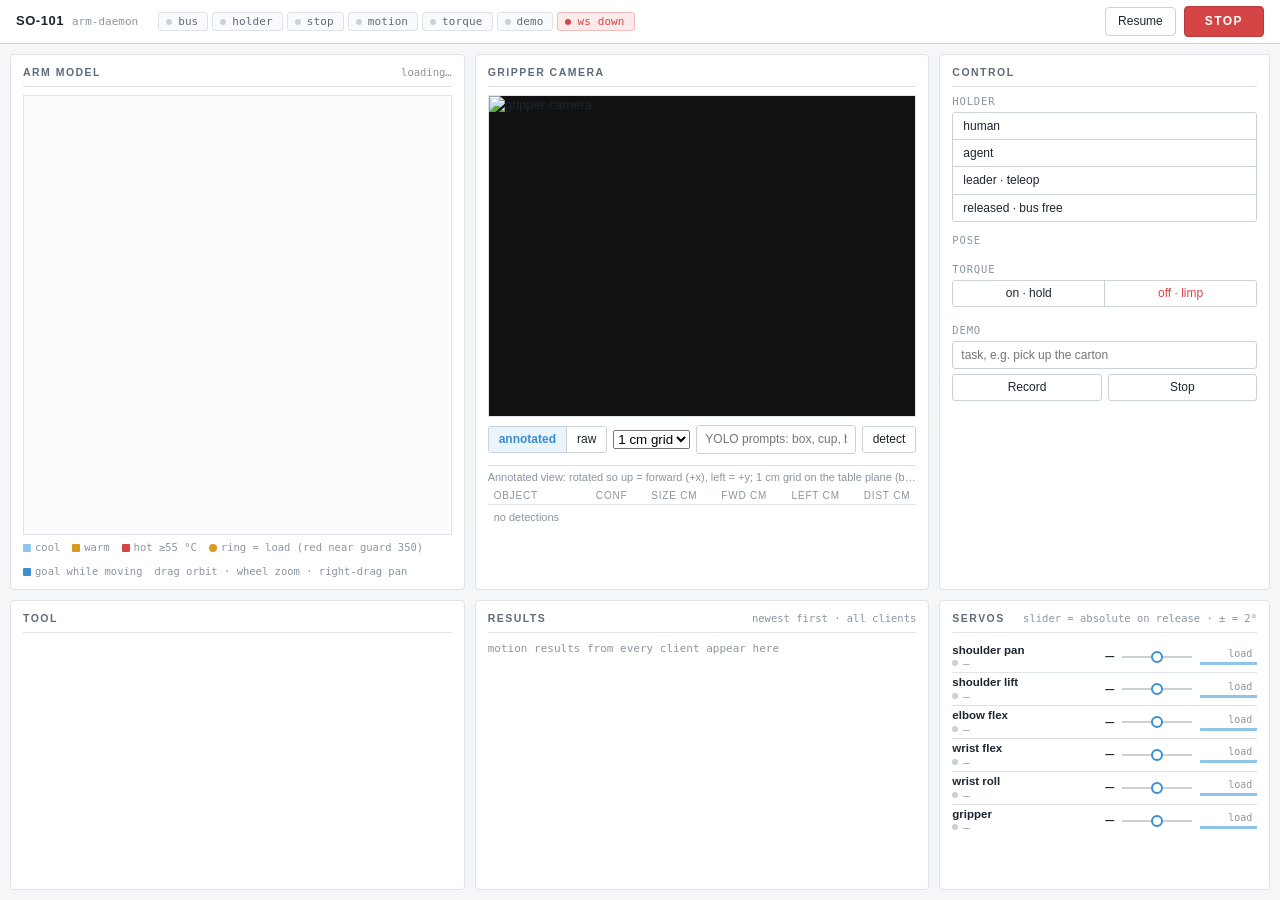
==== arm-daemon/dashboard.html @ a953c19b "dashboard: track dashboard.html (as served by the live daemon, before restyle)" ====
<!doctype html>
<html lang="en">
<head>
<meta charset="utf-8">
<meta name="viewport" content="width=device-width, initial-scale=1">
<title>Arm Dashboard</title>
<style>
  :root {
    --bg:#f4f6f8; --panel:#ffffff; --panel2:#f9fafb; --line:#dde3e9; --line2:#c9d1d9;
    --fg:#1c2530; --dim:#5f6b78; --mute:#8a95a1;
    --blue:#3b8fd0; --blue-l:#8ec5ea; --blue-bg:#eaf4fb; --blue-line:#b9dcf2;
    --ok:#3b8fd0; --warn:#d99a1e; --bad:#d64545;
    --ok-bg:var(--blue-bg); --warn-bg:#fdf3e0; --bad-bg:#fdeaea;
    --mono:"SF Mono", ui-monospace, Menlo, Consolas, monospace;
    --sans:-apple-system, "Helvetica Neue", Inter, "Segoe UI", Arial, sans-serif;
    --hdr:44px;
  }
  * { box-sizing:border-box; }
  html, body { height:100%; }
  body { margin:0; background:var(--bg); color:var(--fg); font:13px/1.4 var(--sans); -webkit-font-smoothing:antialiased; overflow:hidden; }
  button, input { font:inherit; }

  /* ---------- top bar ---------- */
  header { height:var(--hdr); display:flex; gap:14px; align-items:center; padding:0 16px; background:var(--panel); border-bottom:1px solid var(--line2); }
  .brand { display:flex; align-items:baseline; gap:8px; margin-right:6px; }
  .brand h1 { font-size:13px; font-weight:600; margin:0; letter-spacing:.04em; text-transform:uppercase; }
  .brand small { font:11px var(--mono); color:var(--mute); }
  .status { display:flex; gap:4px; align-items:center; }
  .pill { display:inline-flex; align-items:center; gap:6px; padding:3px 9px 3px 7px; border-radius:3px; border:1px solid var(--line); background:var(--panel2);
    color:var(--dim); font:11px/1 var(--mono); white-space:nowrap; letter-spacing:.01em; }
  .pill::before { content:""; width:6px; height:6px; border-radius:50%; background:var(--line2); flex:none; }
  .pill.ok { color:var(--blue); border-color:var(--blue-line); background:var(--blue-bg); } .pill.ok::before { background:var(--blue); }
  .pill.warn { color:#9a6a0a; border-color:#f0d9a6; background:var(--warn-bg); } .pill.warn::before { background:var(--warn); }
  .pill.bad { color:var(--bad); border-color:#f3bcbc; background:var(--bad-bg); } .pill.bad::before { background:var(--bad); }
  .spacer { flex:1; }
  .estop { display:flex; gap:8px; align-items:center; }
  button.stop { background:var(--bad); border:1px solid #b83a3a; color:#fff; font-weight:700; letter-spacing:.12em; padding:7px 20px; border-radius:4px; }
  button.stop:hover { background:#c23c3c; color:#fff; border-color:#b83a3a; }
  button.resume { background:var(--panel); border:1px solid var(--line2); color:var(--fg); font-weight:500; padding:6px 12px; border-radius:4px; }

  /* ---------- one-screen grid ---------- */
  main { height:calc(100vh - var(--hdr)); display:grid; gap:10px; padding:10px;
    grid-template-columns: minmax(0, 4.4fr) minmax(0, 4.4fr) minmax(0, 3.2fr);
    grid-template-rows: minmax(0, 1fr) minmax(0, 290px);
    grid-template-areas: "model cam control" "tool log servos"; }
  .a-model { grid-area:model; } .a-cam { grid-area:cam; } .a-servos { grid-area:servos; }
  .a-control { grid-area:control; } .a-tool { grid-area:tool; } .a-log { grid-area:log; }
  @media (max-width: 1180px) {
    body { overflow:auto; } main { height:auto; grid-template-columns: 1fr 1fr; grid-template-rows:none;
      grid-template-areas: "model cam" "control servos" "tool log"; }
    #arm3d, .a-cam .camwrap { height:380px; flex:none; }
  }
  @media (max-width: 760px) {
    main { grid-template-columns: 1fr; grid-template-areas: "model" "cam" "control" "servos" "tool" "log"; padding:8px; gap:8px; }
    header { height:auto; flex-wrap:wrap; padding:8px 10px; row-gap:6px; }
    .brand { order:0; } .estop { order:1; margin-left:auto; } .spacer { display:none; }
    .status { order:2; width:100%; overflow-x:auto; scrollbar-width:none; } .status::-webkit-scrollbar { display:none; }
    #arm3d, .a-cam .camwrap { height:320px; }
  }

  /* ---------- cards ---------- */
  section { background:var(--panel); border:1px solid var(--line); border-radius:4px; padding:10px 12px 12px; min-width:0; min-height:0; display:flex; flex-direction:column; }
  section > h2 { display:flex; align-items:baseline; gap:10px; font-size:10.5px; font-weight:600; text-transform:uppercase; letter-spacing:.14em; color:var(--dim);
    margin:0 0 8px; padding-bottom:6px; border-bottom:1px solid var(--line); flex:none; }
  section > h2 small { font:10.5px var(--mono); font-weight:400; text-transform:none; letter-spacing:0; color:var(--mute); margin-left:auto; text-align:right; white-space:nowrap; overflow:hidden; text-overflow:ellipsis; }
  .body { flex:1; min-height:0; overflow:auto; }
  .row { display:flex; gap:6px; align-items:center; flex-wrap:wrap; margin:5px 0; }
  .row > .lbl { color:var(--mute); font:10.5px var(--mono); text-transform:uppercase; letter-spacing:.08em; min-width:54px; }
  .a-control .row { flex-direction:column; align-items:stretch; gap:5px; margin:0 0 12px; }
  .a-control .row > .lbl { min-width:0; }
  .a-control .row > small { font-size:10.5px; }
  .seg.vert { flex-direction:column; width:100%; }
  .seg.vert button { border-right:0; border-bottom:1px solid var(--line2); text-align:left; padding:6px 10px; } .seg.vert button:last-child { border-bottom:0; }
  .a-control .seg:not(.vert) { width:100%; } .a-control .seg:not(.vert) button { flex:1; }
  .a-control input[type=text] { width:100%; }
  .btnrow { display:flex; gap:6px; } .btnrow button { flex:1; }
  small, .hint { color:var(--mute); font-size:11px; }

  /* ---------- controls ---------- */
  button { background:var(--panel); color:var(--fg); border:1px solid var(--line2); border-radius:3px; padding:5px 10px; cursor:pointer; font-size:12px; line-height:1.2; }
  button:hover { border-color:var(--blue); color:var(--blue); }
  button.on { background:var(--blue-bg); border-color:var(--blue); color:var(--blue); font-weight:600; }
  button:disabled { opacity:.45; cursor:not-allowed; }
  .seg { display:inline-flex; border:1px solid var(--line2); border-radius:3px; overflow:hidden; }
  .seg button { border:0; border-radius:0; border-right:1px solid var(--line2); } .seg button:last-child { border-right:0; }
  .chips { display:flex; gap:4px; flex-wrap:wrap; } .chips button { padding:4px 9px; font-size:11.5px; font-family:var(--mono); }
  button.danger { color:var(--bad); } button.danger.on { background:var(--bad-bg); border-color:var(--bad); color:var(--bad); }
  input[type=text] { background:var(--panel); color:var(--fg); border:1px solid var(--line2); border-radius:3px; padding:5px 8px; font-size:12px; min-width:0; }
  input[type=text]:focus { outline:none; border-color:var(--blue); box-shadow:0 0 0 2px var(--blue-bg); }
  input[type=range] { -webkit-appearance:none; appearance:none; width:100%; height:18px; background:transparent; cursor:pointer; margin:0; }
  input[type=range]::-webkit-slider-runnable-track { height:2px; background:var(--line2); }
  input[type=range]::-webkit-slider-thumb { -webkit-appearance:none; width:12px; height:12px; margin-top:-5px; border-radius:50%; background:#fff; border:2px solid var(--blue); }
  input[type=range]::-moz-range-track { height:2px; background:var(--line2); }
  input[type=range]::-moz-range-thumb { width:10px; height:10px; border-radius:50%; background:#fff; border:2px solid var(--blue); }

  /* ---------- camera ---------- */
  .camwrap { border:1px solid var(--line); background:#111; flex:1; min-height:200px; display:flex; }
  img#cam { display:block; width:100%; height:100%; object-fit:contain; background:#111; }
  .a-cam .body { display:flex; flex-direction:column; overflow:hidden; }
  .a-cam .row { flex:none; flex-wrap:nowrap; } .a-cam .row input[type=text] { flex:1; min-width:0; }
  /* everything under the toolbar lives in a fixed-height block that scrolls, so the frame never resizes */
  .a-cam .extras { flex:none; height:112px; overflow:auto; border-top:1px solid var(--line); margin-top:6px; padding-top:4px; }
  .a-cam .extras .hint { white-space:nowrap; overflow:hidden; text-overflow:ellipsis; } .a-cam .extras .hint:hover { white-space:normal; }
  .a-cam table { margin-top:2px; } .a-cam thead th { position:sticky; top:0; background:var(--panel); }
  table { width:100%; border-collapse:collapse; font-variant-numeric:tabular-nums; margin-top:4px; }
  td, th { padding:3px 6px; border-bottom:1px solid var(--line); text-align:right; font:11px var(--mono); }
  th { color:var(--mute); font-weight:500; font-family:var(--sans); font-size:10px; text-transform:uppercase; letter-spacing:.08em; }
  td:first-child, th:first-child { text-align:left; } td:first-child { font-family:var(--sans); font-size:12px; }
  tbody:empty::after { content:"no detections"; display:block; padding:6px; color:var(--mute); font:11px var(--sans); }

  /* ---------- servos ---------- */
  .servo { display:grid; grid-template-columns: minmax(90px, 1fr) 64px minmax(70px, 1.5fr) 64px 58px; gap:8px; align-items:center; padding:3px 0; border-bottom:1px solid var(--line); }
  .servo:last-child { border-bottom:0; }
  .servo .n { display:flex; flex-direction:column; gap:0; min-width:0; line-height:1.2; }
  .servo .n b { font-weight:600; font-size:11.5px; white-space:nowrap; overflow:hidden; text-overflow:ellipsis; }
  .servo .n .t { font:10.5px var(--mono); color:var(--mute); display:inline-flex; gap:5px; align-items:center; }
  .servo .n .t i { width:6px; height:6px; border-radius:50%; background:var(--line2); display:inline-block; }
  .servo .n .t.cool i { background:var(--blue-l); } .servo .n .t.warm i { background:var(--warn); } .servo .n .t.hot i { background:var(--bad); }
  .servo .v { text-align:right; font:500 15px/1 var(--mono); font-variant-numeric:tabular-nums; }
  .servo .v em { font-style:normal; font-size:10px; color:var(--mute); margin-left:1px; }
  .servo .load { display:flex; flex-direction:column; gap:3px; }
  .servo .load .lv { font:10px var(--mono); color:var(--mute); text-align:right; }
  .bar { height:3px; background:var(--line); overflow:hidden; } .bar i { display:block; height:100%; background:var(--blue-l); transition:width .15s; }
  .bar i.warm { background:var(--warn); } .bar i.hot { background:var(--bad); }
  .nudge { display:inline-flex; border:1px solid var(--line2); border-radius:3px; overflow:hidden; justify-self:end; }
  .nudge button { border:0; border-radius:0; padding:4px 0; width:28px; font-family:var(--mono); font-size:13px; }
  .nudge button:first-child { border-right:1px solid var(--line2); }
  @media (max-width: 760px) {
    .servo { grid-template-columns: 1fr 70px 58px; grid-template-areas: "n v g" "s s s" "l l l"; row-gap:4px; }
    .servo .n { grid-area:n; } .servo .v { grid-area:v; } .servo input[type=range] { grid-area:s; } .servo .load { grid-area:l; } .servo .nudge { grid-area:g; }
  }

  /* ---------- tool stats ---------- */
  .stats { display:grid; grid-template-columns: repeat(2, 1fr); gap:6px; }
  .stat { border:1px solid var(--line); border-radius:3px; padding:6px 8px; min-width:0; background:var(--panel2); }
  .stat b { display:block; font:10px var(--mono); font-weight:500; color:var(--mute); text-transform:uppercase; letter-spacing:.08em; margin-bottom:3px; }
  .stat span { font:500 14px/1.2 var(--mono); font-variant-numeric:tabular-nums; word-break:break-word; }
  .stat span.ok { color:var(--blue); } .stat span.warn { color:#9a6a0a; } .stat span.bad { color:var(--bad); }

  /* ---------- 3D ---------- */
  #arm3d { position:relative; flex:1; min-height:200px; background:#fbfcfd; border:1px solid var(--line); overflow:hidden; }
  #arm3d canvas { display:block; }
  .arm3d-labels, .arm3d-leaders { position:absolute; inset:0; width:100%; height:100%; pointer-events:none; }
  .arm3d-leaders line { stroke:#8a95a1; stroke-width:1; opacity:.7; } .arm3d-leaders circle { fill:#3b8fd0; }
  .arm3d-label { position:absolute; transform:translate(-100%, 0); font:10.5px/1.25 var(--mono); color:var(--fg);
    background:rgba(255,255,255,.92); border:1px solid var(--line2); border-left-width:3px; border-radius:2px; padding:2px 6px; white-space:nowrap; }
  .arm3d-label b { display:block; color:var(--mute); font-weight:500; font-size:9.5px; text-transform:uppercase; letter-spacing:.06em; }
  .arm3d-label.tool { border-color:var(--blue) !important; }
  .arm3d-label.hot { background:var(--bad-bg); }
  .legend { display:flex; gap:12px; flex-wrap:wrap; font:10.5px var(--mono); color:var(--mute); margin-top:6px; flex:none; }
  .legend i { display:inline-block; width:8px; height:8px; border-radius:1px; vertical-align:-1px; margin-right:4px; }

  /* ---------- log ---------- */
  #log { font:11px/1.5 var(--mono); color:var(--dim); display:flex; flex-direction:column; }
  #log:empty::after { content:"motion results from every client appear here"; color:var(--mute); }
  #log div { padding:2px 8px; border-left:2px solid var(--line2); white-space:pre-wrap; word-break:break-word; border-bottom:1px solid var(--line); }
  #log .ok { border-left-color:var(--blue); } #log .frozen { border-left-color:var(--warn); color:#7a5508; } #log .refused { border-left-color:var(--bad); color:var(--bad); }
  ::-webkit-scrollbar { width:8px; height:8px; } ::-webkit-scrollbar-thumb { background:var(--line2); border-radius:4px; } ::-webkit-scrollbar-track { background:transparent; }
</style>
<script type="importmap">{"imports": {"three": "/static/three.module.min.js"}}</script>
</head>
<body>
<header>
  <div class="brand"><h1>SO-101</h1><small>arm-daemon</small></div>
  <div class="status">
    <span id="pBus" class="pill">bus</span>
    <span id="pHolder" class="pill">holder</span>
    <span id="pStop" class="pill">stop</span>
    <span id="pMotion" class="pill">motion</span>
    <span id="pTorque" class="pill">torque</span>
    <span id="pDemo" class="pill">demo</span>
    <span id="pWs" class="pill">ws</span>
  </div>
  <span class="spacer"></span>
  <div class="estop">
    <button id="btnResume" class="resume">Resume</button>
    <button id="btnStop" class="stop">STOP</button>
  </div>
</header>
<main>
  <section class="a-model">
    <h2>Arm model <small id="arm3dNote">loading…</small></h2>
    <div id="arm3d"></div>
    <div class="legend">
      <span><i style="background:var(--blue-l)"></i>cool</span><span><i style="background:var(--warn)"></i>warm</span><span><i style="background:var(--bad)"></i>hot ≥55 °C</span>
      <span><i style="background:var(--warn); border-radius:50%"></i>ring = load (red near guard 350)</span>
      <span><i style="background:var(--blue)"></i>goal while moving</span>
      <span>drag orbit · wheel zoom · right-drag pan</span>
    </div>
  </section>

  <section class="a-cam">
    <h2>Gripper camera <small id="camAge"></small></h2>
    <div class="body">
      <div class="camwrap"><img id="cam" alt="gripper camera"></div>
      <div class="row" style="margin-top:8px">
        <span class="seg"><button id="viewAnnot" class="on">annotated</button><button id="viewRaw">raw</button></span>
        <select id="gridSel" title="table grid spacing"><option value="1">1 cm grid</option><option value="2">2 cm grid</option><option value="5">5 cm grid</option></select>
        <input id="prompts" type="text" placeholder="YOLO prompts: box, cup, bottle">
        <button id="btnPrompts">detect</button>
      </div>
      <div class="extras">
      <div class="hint" id="visionNote">Annotated view: rotated so up = forward (+x), left = +y; 1 cm grid on the table plane (bold every 5 cm) around the jaw target ✛; sizes and offsets assume the object lies on the table.</div>
      <div class="tbl"><table id="dets"><thead><tr><th>object</th><th>conf</th><th>size cm</th><th>fwd cm</th><th>left cm</th><th>dist cm</th></tr></thead><tbody></tbody></table></div>
      </div>
    </div>
  </section>

  <section class="a-servos">
    <h2>Servos <small>slider = absolute on release · ± = 2°</small></h2>
    <div class="body" id="servos"></div>
  </section>

  <section class="a-control">
    <h2>Control</h2>
    <div class="body">
      <div class="row">
        <span class="lbl">Holder</span>
        <span class="seg vert">
          <button data-holder="human">human</button>
          <button data-holder="agent">agent</button>
          <button data-holder="leader">leader · teleop</button>
          <button data-holder="released">released · bus free</button>
        </span>
      </div>
      <div class="row">
        <span class="lbl">Pose</span><span id="poses" class="chips"></span>
      </div>
      <div class="row">
        <span class="lbl">Torque</span>
        <span class="seg"><button id="btnTorqueOn">on · hold</button><button id="btnTorqueOff" class="danger">off · limp</button></span>
        <small id="torqueNote"></small>
      </div>
      <div class="row">
        <span class="lbl">Demo</span>
        <input id="demoTask" type="text" placeholder="task, e.g. pick up the carton">
        <span class="btnrow"><button id="btnDemoStart">Record</button><button id="btnDemoStop">Stop</button></span>
      </div>
    </div>
  </section>

  <section class="a-tool">
    <h2>Tool</h2>
    <div class="body"><div class="stats" id="tool"></div></div>
  </section>

  <section class="a-log">
    <h2>Results <small>newest first · all clients</small></h2>
    <div class="body" id="log"></div>
  </section>
</main>
<script>
const KEY = window.__ARM_KEY__ || "";
const J = ["shoulder_pan","shoulder_lift","elbow_flex","wrist_flex","wrist_roll","gripper"];
const H = {"Content-Type":"application/json","X-Arm-Human-Key":KEY};
const $ = s => document.querySelector(s);
let state = null, busy = false, poses = {};

async function post(path, body) {
  const r = await fetch(path, {method:"POST", headers:H, body: JSON.stringify(body||{})});
  let j = {}; try { j = await r.json(); } catch(e) {}
  if (j.outcome || j.refused) logLine(j, path);
  return j;
}
function logLine(j, path) {
  const d = document.createElement("div");
  const cls = j.outcome || "refused";
  d.className = cls;
  const t = new Date().toLocaleTimeString();
  d.textContent = `${t}  ${path} → ${j.outcome || "refused"} ${j.reason || j.refused || ""}`;
  if (j.final) d.textContent = `${t}  ${path} → ${j.outcome} ${j.reason || ""}  ${J.map(k => (j.final[k] ?? "?")).join(" / ")}`;
  const log = $("#log"); log.prepend(d); while (log.children.length > 200) log.lastChild.remove();
}
function pill(id, text, cls) { const e = $(id); e.textContent = text; e.className = "pill " + (cls||""); }
function tempClass(t) { return t == null ? "" : (t >= 55 ? "hot" : (t >= 45 ? "warm" : "cool")); }

function buildServos() {
  const box = $("#servos"); box.innerHTML = "";
  for (const j of J) {
    const row = document.createElement("div"); row.className = "servo"; row.id = "s-"+j;
    row.innerHTML = `<span class="n"><b>${j.replace("_", " ")}</b><span class="t"><i></i><span>–</span></span></span>
      <span class="v">–</span><input type="range" step="0.5">
      <div class="load"><span class="lv">load –</span><div class="bar"><i></i></div></div>
      <span class="nudge"><button data-nudge="${j}" data-d="-2">−</button><button data-nudge="${j}" data-d="2">+</button></span>`;
    box.appendChild(row);
    const r = row.querySelector("input");
    r.addEventListener("change", () => {
      const unit = j === "gripper" ? "pct" : "deg";
      post(`/servo/${j}`, {[unit]: parseFloat(r.value)});
    });
    r.addEventListener("input", () => { row.querySelector(".v").innerHTML = (+r.value).toFixed(1) + `<em>${j === "gripper" ? "%" : "°"}</em>`; row.dataset.dragging = "1"; });
    r.addEventListener("change", () => { delete row.dataset.dragging; });
  }
  box.addEventListener("click", e => {
    const b = e.target.closest("button[data-nudge]"); if (!b) return;
    post(`/servo/${b.dataset.nudge}/nudge`, {delta: parseFloat(b.dataset.d)});
  });
}

function render(s) {
  state = s;
  pill("#pBus", "bus " + s.bus, s.bus === "ok" ? "ok" : (s.bus === "released" ? "warn" : "bad"));
  pill("#pHolder", "holder " + s.control.holder, s.control.holder === "human" ? "ok" : "warn");
  pill("#pStop", s.stop.set ? "STOP " + (s.stop.by||"") : "stop clear", s.stop.set ? "bad" : "ok");
  pill("#pMotion", "motion " + s.motion.state + (s.motion.id ? " #" + s.motion.id : ""), s.motion.state === "frozen" ? "warn" : (s.motion.state === "moving" ? "ok" : ""));
  pill("#pDemo", s.demo ? `rec ${s.demo.id.slice(16)} ${s.demo.rows} rows` : "no demo", s.demo ? "bad" : "");
  const tq = J.map(j => s.servos[j] && s.servos[j].torque);
  const tOn = tq.every(Boolean), tOff = tq.every(v => v === false);
  pill("#pTorque", tOn ? "torque on" : (tOff ? "torque OFF (limp)" : "torque mixed"), tOn ? "ok" : "warn");
  $("#btnTorqueOn").classList.toggle("on", tOn); $("#btnTorqueOff").classList.toggle("on", tOff);
  document.querySelectorAll("button[data-holder]").forEach(b => b.classList.toggle("on", b.dataset.holder === s.control.holder));
  for (const j of J) {
    const e = s.servos[j]; if (!e) continue;
    const row = $("#s-"+j); const r = row.querySelector("input");
    const v = j === "gripper" ? e.pct : e.deg;
    r.min = j === "gripper" ? e.min_pct : e.min_deg; r.max = j === "gripper" ? e.max_pct : e.max_deg;
    if (!row.dataset.dragging && document.activeElement !== r) { r.value = v; row.querySelector(".v").innerHTML = v.toFixed(1) + `<em>${j === "gripper" ? "%" : "°"}</em>`; }
    const bar = row.querySelector(".bar i"); const load = Math.min(100, Math.abs(e.load) / 3.5);
    bar.style.width = load + "%"; bar.className = Math.abs(e.load) > 300 ? "hot" : (Math.abs(e.load) > 150 ? "warm" : "");
    row.querySelector(".lv").textContent = `load ${e.load}`;
    const t = row.querySelector(".t"); t.className = "t " + tempClass(e.temp_c);
    t.lastElementChild.textContent = (e.temp_c == null ? "– °C" : e.temp_c + " °C") + (e.torque === false ? " · limp" : "");
    row.querySelector(".n").title = `goal ${e.goal_deg ?? e.goal_pct}  load ${e.load}  torque ${e.torque}  temp ${e.temp_c ?? "?"}°C`;
  }
  const t = s.tool || {};
  const lz = t.lowest_link_z_m;
  const age = Date.now()/1000 - s.t;
  const stat = (k, v, cls) => `<div class="stat"><b>${k}</b><span class="${cls||""}">${v}</span></div>`;
  $("#tool").innerHTML = stat("tool xyz (cm)", (t.xyz_m||[]).map(v => (v*100).toFixed(1)).join(" / ") || "?")
    + stat("tilt from down", (t.tilt_from_down_deg ?? "?") + "°")
    + stat("lowest link", lz != null ? (lz*100).toFixed(1) + " cm" : "?", lz != null && lz < 0.04 ? "bad" : "")
    + stat("leader", s.leader ? (s.leader.active ? "active" : (s.leader.configured ? "idle" : "not configured")) : "?", s.leader && s.leader.active ? "warn" : "")
    + stat("state age", age.toFixed(2) + " s", age > 1 ? "warn" : "")
    + stat("motion", s.motion.state + (s.motion.result && s.motion.result.peak_load != null ? ` · peak ${s.motion.result.peak_load}` : ""), s.motion.state === "frozen" ? "warn" : "");
  const c = s.cameras && s.cameras.gripper; $("#camAge").textContent = c ? (c.ok ? `live · ${c.age_s}s` : "no frame") : "";
  if (window.armView) window.armView.update(s);
  if (s.vision) {
    const v = s.vision; const tb = $("#dets tbody"); tb.innerHTML = "";
    for (const d of (v.detections || [])) {
      const tr = document.createElement("tr");
      tr.innerHTML = `<td>${d.label}</td><td>${d.conf.toFixed(2)}</td><td>${d.size_cm ? d.size_cm[0] + " × " + d.size_cm[1] : "–"}</td>
        <td>${d.offset_cm ? d.offset_cm[0].toFixed(1) : "–"}</td><td>${d.offset_cm ? d.offset_cm[1].toFixed(1) : "–"}</td><td>${d.dist_cm ?? "–"}</td>`;
      tb.appendChild(tr);
    }
    if (v.error) $("#visionNote").textContent = "vision: " + v.error;
    else if (v.tool) $("#visionNote").textContent = `tool z ${v.tool.z_cm} cm · ${v.tool.looking_down ? v.tool.px_per_cm + " px/cm on the table" : "not looking at the table (no grid)"} · ${v.ms} ms · prompts: ${(v.prompts||[]).join(", ") || "default"}`;
  }
}

function connectWs() {
  const ws = new WebSocket((location.protocol === "https:" ? "wss://" : "ws://") + location.host + "/ws");
  ws.onopen = () => pill("#pWs", "ws live", "ok");
  ws.onclose = () => { pill("#pWs", "ws down", "bad"); setTimeout(connectWs, 1500); };
  ws.onmessage = ev => { const m = JSON.parse(ev.data); if (m.type === "state") render(m); else if (m.type === "result") logLine(m, "#" + m.id); };
}

async function loadPoses() {
  poses = await (await fetch("/poses")).json();
  $("#poses").innerHTML = Object.keys(poses).map(n => `<button data-pose="${n}">${n}</button>`).join("");
  $("#poses").addEventListener("click", e => { const b = e.target.closest("button[data-pose]"); if (b) post("/pose", {name: b.dataset.pose}); });
}

document.querySelectorAll("button[data-holder]").forEach(b => b.onclick = async () => {
  const j = await post("/control", {holder: b.dataset.holder});
  if (j.refused) alert(j.refused);
});
$("#btnStop").onclick = () => post("/stop", {reason: "dashboard"});
$("#btnResume").onclick = () => post("/resume", {});
$("#btnDemoStart").onclick = async () => { const j = await post("/demo/start", {task: $("#demoTask").value}); if (j.refused) alert(j.refused); };
$("#btnDemoStop").onclick = async () => { const j = await post("/demo/stop", {}); if (j.refused) alert(j.refused); else logLine({outcome:"ok", reason:`demo ${j.id}: ${j.rows} rows, ${j.images} images`}, "/demo/stop"); };
$("#btnTorqueOn").onclick = () => post("/torque", {on: true});
let torqueArmed = null;
$("#btnTorqueOff").onclick = async () => {
  if (torqueArmed && Date.now() - torqueArmed < 5000) {
    torqueArmed = null; $("#torqueNote").textContent = "";
    const j = await post("/torque", {on: false, confirm: true});
    if (j.outcome !== "ok") $("#torqueNote").textContent = j.reason || j.refused || "failed";
  } else {
    torqueArmed = Date.now();
    $("#torqueNote").textContent = "hold the arm, then click again within 5 s to release torque";
    setTimeout(() => { if (torqueArmed && Date.now() - torqueArmed >= 5000) { torqueArmed = null; $("#torqueNote").textContent = ""; } }, 5200);
  }
};

buildServos(); loadPoses(); connectWs();
function setView(annot) {
  $("#viewAnnot").classList.toggle("on", annot); $("#viewRaw").classList.toggle("on", !annot);
  $("#cam").src = annot ? "/vision/stream" : "/camera/gripper/stream";
  try { localStorage.setItem("armView", annot ? "annot" : "raw"); } catch (e) {}
}
$("#viewAnnot").onclick = () => setView(true); $("#viewRaw").onclick = () => setView(false);
$("#btnPrompts").onclick = () => post("/vision/prompts", {prompts: $("#prompts").value});
$("#gridSel").onchange = () => post("/vision/settings", {grid_cm: parseInt($("#gridSel").value)});
$("#prompts").addEventListener("keydown", e => { if (e.key === "Enter") $("#btnPrompts").click(); });
let view = "annot"; try { view = localStorage.getItem("armView") || "annot"; } catch (e) {}
setView(view !== "raw");
if (!KEY) pill("#pWs", "no human key: view only", "warn");
</script>
<script type="module">
import { mountArm3D } from "/static/arm3d.js";
// keep the model frame the same size as the camera frame (the camera card has a toolbar below it)
const camwrap = document.querySelector(".camwrap"), arm3d = document.getElementById("arm3d");
new ResizeObserver(() => {
  if (matchMedia("(max-width: 1180px)").matches) { arm3d.style.height = ""; arm3d.style.flex = ""; return; }
  arm3d.style.flex = "none"; arm3d.style.height = camwrap.getBoundingClientRect().height + "px";
}).observe(camwrap);
mountArm3D(document.getElementById("arm3d"))
  .then(a => { window.armView = a; document.getElementById("arm3dNote").textContent = "URDF chain · live pose, load, temperature"; if (state) a.update(state); })
  .catch(e => { document.getElementById("arm3dNote").textContent = "3D view failed: " + e; });
</script>
</body>
</html>
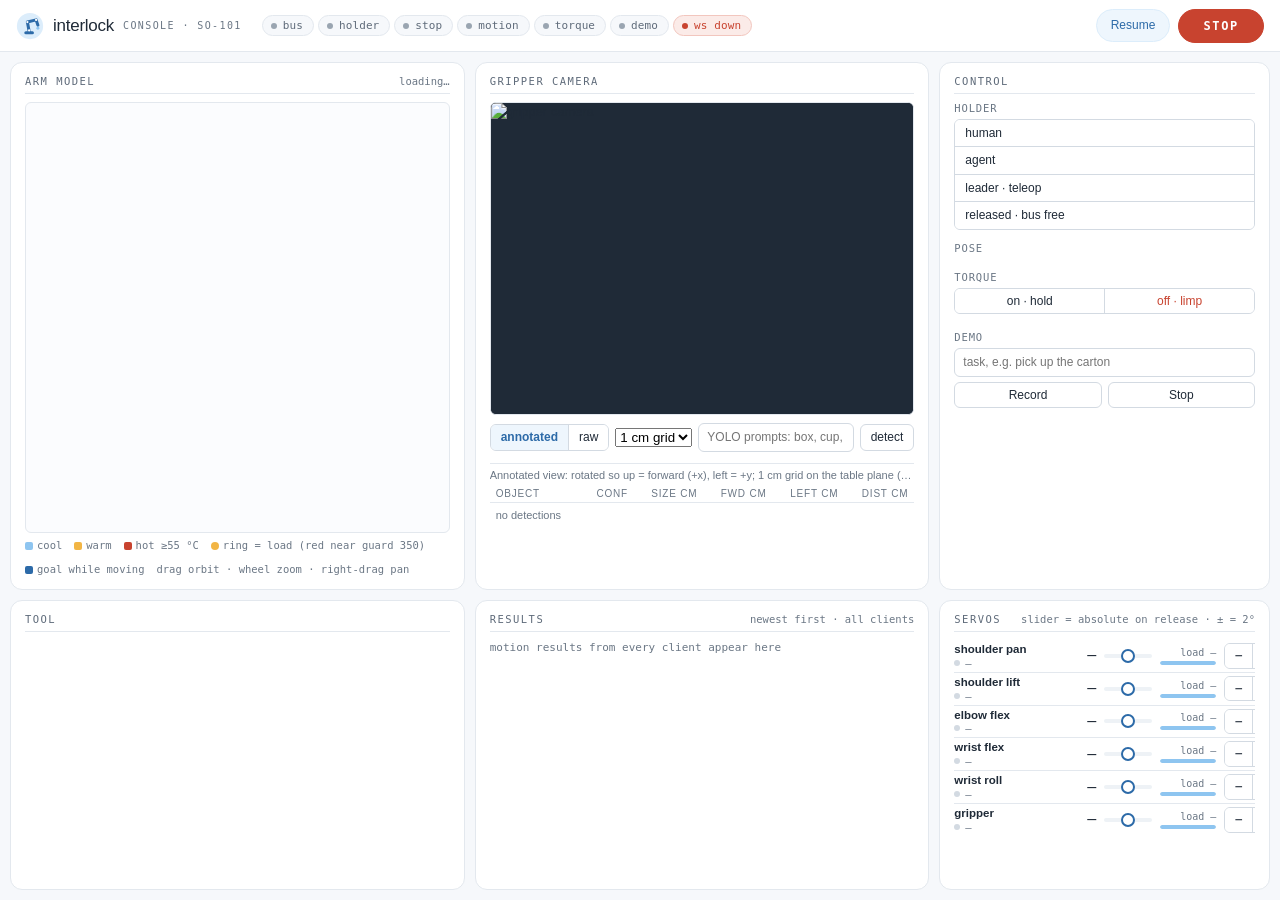
==== commit b6787432: "dashboard: Interlock Console restyle (brand palette, mark + favicon, holder colours, refused in gray" ====
--- a/arm-daemon/dashboard.html
+++ b/arm-daemon/dashboard.html
@@ -3,17 +3,21 @@
 <head>
 <meta charset="utf-8">
 <meta name="viewport" content="width=device-width, initial-scale=1">
-<title>Arm Dashboard</title>
+<title>Interlock Console</title>
+<link rel="icon" href="data:image/svg+xml,%3Csvg xmlns='http://www.w3.org/2000/svg' viewBox='0 0 64 64'%3E%3Ccircle cx='32' cy='32' r='31' fill='%23DCEDFB'/%3E%3Cg transform='translate(4 -3)'%3E%3Crect x='14' y='46' width='24' height='9' rx='4.5' fill='%232C6AA8'/%3E%3Cpath d='M26 47 L22 26 L42 21 L46 34' fill='none' stroke='%232C6AA8' stroke-width='9' stroke-linecap='round' stroke-linejoin='round'/%3E%3C/g%3E%3C/svg%3E">
 <style>
   :root {
-    --bg:#f4f6f8; --panel:#ffffff; --panel2:#f9fafb; --line:#dde3e9; --line2:#c9d1d9;
-    --fg:#1c2530; --dim:#5f6b78; --mute:#8a95a1;
-    --blue:#3b8fd0; --blue-l:#8ec5ea; --blue-bg:#eaf4fb; --blue-line:#b9dcf2;
-    --ok:#3b8fd0; --warn:#d99a1e; --bad:#d64545;
-    --ok-bg:var(--blue-bg); --warn-bg:#fdf3e0; --bad-bg:#fdeaea;
-    --mono:"SF Mono", ui-monospace, Menlo, Consolas, monospace;
-    --sans:-apple-system, "Helvetica Neue", Inter, "Segoe UI", Arial, sans-serif;
-    --hdr:44px;
+    /* Interlock brand (arm-daemon/brand/tokens.css): whites, soft grays, one light blue */
+    --bg:#F6F8FB; --panel:#FFFFFF; --panel2:#F6F8FB; --cloud:#EEF2F6; --line:#E3E8EE; --line2:#D3DAE2;
+    --fg:#1F2A37; --dim:#5F6B7A; --mute:#6B7785; --pebble:#9AA5B1;
+    --blue:#2C6AA8; --blue-l:#8EC5F0; --blue-bg:#EEF6FD; --blue-line:#B9DCF7; --halo:#DCEDFB;
+    --ok:#2C6AA8; --warn:#F2B544; --warn-ink:#9A6A00; --bad:#C8432F;
+    --ok-bg:var(--blue-bg); --warn-bg:#FDF4E1; --bad-bg:#FBEBE8;
+    --agent:#5257C9; --leader:#8457B8;
+    --mono:"DM Mono", ui-monospace, "SF Mono", Menlo, Consolas, monospace;
+    --sans:"DM Sans", -apple-system, "SF Pro Text", "Helvetica Neue", Arial, sans-serif;
+    --rs:6px; --rm:12px;
+    --hdr:52px;
   }
   * { box-sizing:border-box; }
   html, body { height:100%; }
@@ -21,22 +25,23 @@
   button, input { font:inherit; }
 
   /* ---------- top bar ---------- */
-  header { height:var(--hdr); display:flex; gap:14px; align-items:center; padding:0 16px; background:var(--panel); border-bottom:1px solid var(--line2); }
-  .brand { display:flex; align-items:baseline; gap:8px; margin-right:6px; }
-  .brand h1 { font-size:13px; font-weight:600; margin:0; letter-spacing:.04em; text-transform:uppercase; }
-  .brand small { font:11px var(--mono); color:var(--mute); }
+  header { height:var(--hdr); display:flex; gap:14px; align-items:center; padding:0 16px; background:var(--panel); border-bottom:1px solid var(--line); }
+  .brand { display:flex; align-items:center; gap:9px; margin-right:6px; }
+  .brand svg { width:28px; height:28px; flex:none; }
+  .brand h1 { font-size:17px; font-weight:500; margin:0; letter-spacing:-.015em; }
+  .brand small { font:500 10px var(--mono); color:var(--mute); text-transform:uppercase; letter-spacing:.14em; }
   .status { display:flex; gap:4px; align-items:center; }
-  .pill { display:inline-flex; align-items:center; gap:6px; padding:3px 9px 3px 7px; border-radius:3px; border:1px solid var(--line); background:var(--panel2);
+  .pill { display:inline-flex; align-items:center; gap:6px; padding:4px 10px 4px 8px; border-radius:999px; border:1px solid var(--line); background:var(--panel2);
     color:var(--dim); font:11px/1 var(--mono); white-space:nowrap; letter-spacing:.01em; }
-  .pill::before { content:""; width:6px; height:6px; border-radius:50%; background:var(--line2); flex:none; }
+  .pill::before { content:""; width:6px; height:6px; border-radius:50%; background:var(--pebble); flex:none; }
   .pill.ok { color:var(--blue); border-color:var(--blue-line); background:var(--blue-bg); } .pill.ok::before { background:var(--blue); }
-  .pill.warn { color:#9a6a0a; border-color:#f0d9a6; background:var(--warn-bg); } .pill.warn::before { background:var(--warn); }
-  .pill.bad { color:var(--bad); border-color:#f3bcbc; background:var(--bad-bg); } .pill.bad::before { background:var(--bad); }
+  .pill.warn { color:var(--warn-ink); border-color:#F5DDA8; background:var(--warn-bg); } .pill.warn::before { background:var(--warn); }
+  .pill.bad { color:var(--bad); border-color:#F2C6BE; background:var(--bad-bg); } .pill.bad::before { background:var(--bad); }
   .spacer { flex:1; }
   .estop { display:flex; gap:8px; align-items:center; }
-  button.stop { background:var(--bad); border:1px solid #b83a3a; color:#fff; font-weight:700; letter-spacing:.12em; padding:7px 20px; border-radius:4px; }
-  button.stop:hover { background:#c23c3c; color:#fff; border-color:#b83a3a; }
-  button.resume { background:var(--panel); border:1px solid var(--line2); color:var(--fg); font-weight:500; padding:6px 12px; border-radius:4px; }
+  button.stop { background:var(--bad); border:1px solid var(--bad); color:#fff; font:600 12px var(--mono); letter-spacing:.14em; padding:9px 24px; border-radius:999px; }
+  button.stop:hover { background:#B23B29; color:#fff; border-color:#B23B29; }
+  button.resume { background:var(--blue-bg); border:1px solid var(--halo); color:var(--blue); font-weight:500; padding:8px 14px; border-radius:999px; }
 
   /* ---------- one-screen grid ---------- */
   main { height:calc(100vh - var(--hdr)); display:grid; gap:10px; padding:10px;
@@ -59,8 +64,8 @@
   }
 
   /* ---------- cards ---------- */
-  section { background:var(--panel); border:1px solid var(--line); border-radius:4px; padding:10px 12px 12px; min-width:0; min-height:0; display:flex; flex-direction:column; }
-  section > h2 { display:flex; align-items:baseline; gap:10px; font-size:10.5px; font-weight:600; text-transform:uppercase; letter-spacing:.14em; color:var(--dim);
+  section { background:var(--panel); border:1px solid var(--line); border-radius:var(--rm); padding:12px 14px 14px; min-width:0; min-height:0; display:flex; flex-direction:column; }
+  section > h2 { display:flex; align-items:baseline; gap:10px; font:500 10.5px var(--mono); text-transform:uppercase; letter-spacing:.14em; color:var(--dim);
     margin:0 0 8px; padding-bottom:6px; border-bottom:1px solid var(--line); flex:none; }
   section > h2 small { font:10.5px var(--mono); font-weight:400; text-transform:none; letter-spacing:0; color:var(--mute); margin-left:auto; text-align:right; white-space:nowrap; overflow:hidden; text-overflow:ellipsis; }
   .body { flex:1; min-height:0; overflow:auto; }
@@ -77,25 +82,31 @@
   small, .hint { color:var(--mute); font-size:11px; }
 
   /* ---------- controls ---------- */
-  button { background:var(--panel); color:var(--fg); border:1px solid var(--line2); border-radius:3px; padding:5px 10px; cursor:pointer; font-size:12px; line-height:1.2; }
-  button:hover { border-color:var(--blue); color:var(--blue); }
-  button.on { background:var(--blue-bg); border-color:var(--blue); color:var(--blue); font-weight:600; }
+  button { background:var(--panel); color:var(--fg); border:1px solid var(--line2); border-radius:var(--rs); padding:5px 10px; cursor:pointer; font-size:12px; line-height:1.2; }
+  button:hover { border-color:var(--blue-line); color:var(--blue); background:var(--blue-bg); }
+  button.on { background:var(--blue-bg); border-color:var(--blue-line); color:var(--blue); font-weight:600; }
+  /* holder colours: who has the arm */
+  button[data-holder].on::before { content:""; display:inline-block; width:7px; height:7px; border-radius:50%; background:currentColor; margin-right:7px; vertical-align:1px; }
+  button[data-holder="human"].on { color:var(--fg); }
+  button[data-holder="agent"].on { color:var(--agent); background:#EFEFFB; }
+  button[data-holder="leader"].on { color:var(--leader); background:#F4EFFA; }
+  button[data-holder="released"].on { color:var(--dim); background:var(--cloud); }
   button:disabled { opacity:.45; cursor:not-allowed; }
-  .seg { display:inline-flex; border:1px solid var(--line2); border-radius:3px; overflow:hidden; }
+  .seg { display:inline-flex; border:1px solid var(--line2); border-radius:var(--rs); overflow:hidden; }
   .seg button { border:0; border-radius:0; border-right:1px solid var(--line2); } .seg button:last-child { border-right:0; }
   .chips { display:flex; gap:4px; flex-wrap:wrap; } .chips button { padding:4px 9px; font-size:11.5px; font-family:var(--mono); }
   button.danger { color:var(--bad); } button.danger.on { background:var(--bad-bg); border-color:var(--bad); color:var(--bad); }
-  input[type=text] { background:var(--panel); color:var(--fg); border:1px solid var(--line2); border-radius:3px; padding:5px 8px; font-size:12px; min-width:0; }
-  input[type=text]:focus { outline:none; border-color:var(--blue); box-shadow:0 0 0 2px var(--blue-bg); }
+  input[type=text] { background:var(--panel); color:var(--fg); border:1px solid var(--line2); border-radius:var(--rs); padding:5px 8px; font-size:12px; min-width:0; }
+  input[type=text]:focus { outline:none; border-color:var(--blue-l); box-shadow:0 0 0 3px var(--halo); }
   input[type=range] { -webkit-appearance:none; appearance:none; width:100%; height:18px; background:transparent; cursor:pointer; margin:0; }
-  input[type=range]::-webkit-slider-runnable-track { height:2px; background:var(--line2); }
-  input[type=range]::-webkit-slider-thumb { -webkit-appearance:none; width:12px; height:12px; margin-top:-5px; border-radius:50%; background:#fff; border:2px solid var(--blue); }
-  input[type=range]::-moz-range-track { height:2px; background:var(--line2); }
+  input[type=range]::-webkit-slider-runnable-track { height:4px; border-radius:2px; background:var(--cloud); }
+  input[type=range]::-webkit-slider-thumb { -webkit-appearance:none; width:14px; height:14px; margin-top:-5px; border-radius:50%; background:#fff; border:2px solid var(--blue); }
+  input[type=range]::-moz-range-track { height:4px; border-radius:2px; background:var(--cloud); }
   input[type=range]::-moz-range-thumb { width:10px; height:10px; border-radius:50%; background:#fff; border:2px solid var(--blue); }
 
   /* ---------- camera ---------- */
-  .camwrap { border:1px solid var(--line); background:#111; flex:1; min-height:200px; display:flex; }
-  img#cam { display:block; width:100%; height:100%; object-fit:contain; background:#111; }
+  .camwrap { border:1px solid var(--line); border-radius:var(--rs); overflow:hidden; background:var(--fg); flex:1; min-height:200px; display:flex; }
+  img#cam { display:block; width:100%; height:100%; object-fit:contain; background:var(--fg); }
   .a-cam .body { display:flex; flex-direction:column; overflow:hidden; }
   .a-cam .row { flex:none; flex-wrap:nowrap; } .a-cam .row input[type=text] { flex:1; min-width:0; }
   /* everything under the toolbar lives in a fixed-height block that scrolls, so the frame never resizes */
@@ -109,7 +120,7 @@
   tbody:empty::after { content:"no detections"; display:block; padding:6px; color:var(--mute); font:11px var(--sans); }
 
   /* ---------- servos ---------- */
-  .servo { display:grid; grid-template-columns: minmax(90px, 1fr) 64px minmax(70px, 1.5fr) 64px 58px; gap:8px; align-items:center; padding:3px 0; border-bottom:1px solid var(--line); }
+  .servo { display:grid; grid-template-columns: minmax(78px, 1fr) 56px minmax(48px, 1.5fr) 56px 58px; gap:8px; align-items:center; padding:3px 0; border-bottom:1px solid var(--line); }
   .servo:last-child { border-bottom:0; }
   .servo .n { display:flex; flex-direction:column; gap:0; min-width:0; line-height:1.2; }
   .servo .n b { font-weight:600; font-size:11.5px; white-space:nowrap; overflow:hidden; text-overflow:ellipsis; }
@@ -120,9 +131,9 @@
   .servo .v em { font-style:normal; font-size:10px; color:var(--mute); margin-left:1px; }
   .servo .load { display:flex; flex-direction:column; gap:3px; }
   .servo .load .lv { font:10px var(--mono); color:var(--mute); text-align:right; }
-  .bar { height:3px; background:var(--line); overflow:hidden; } .bar i { display:block; height:100%; background:var(--blue-l); transition:width .15s; }
+  .bar { height:4px; border-radius:2px; background:var(--cloud); overflow:hidden; } .bar i { display:block; height:100%; border-radius:2px; background:var(--blue-l); transition:width .15s; }
   .bar i.warm { background:var(--warn); } .bar i.hot { background:var(--bad); }
-  .nudge { display:inline-flex; border:1px solid var(--line2); border-radius:3px; overflow:hidden; justify-self:end; }
+  .nudge { display:inline-flex; border:1px solid var(--line2); border-radius:var(--rs); overflow:hidden; justify-self:end; }
   .nudge button { border:0; border-radius:0; padding:4px 0; width:28px; font-family:var(--mono); font-size:13px; }
   .nudge button:first-child { border-right:1px solid var(--line2); }
   @media (max-width: 760px) {
@@ -132,36 +143,36 @@
 
   /* ---------- tool stats ---------- */
   .stats { display:grid; grid-template-columns: repeat(2, 1fr); gap:6px; }
-  .stat { border:1px solid var(--line); border-radius:3px; padding:6px 8px; min-width:0; background:var(--panel2); }
+  .stat { border:1px solid var(--line); border-radius:var(--rs); padding:7px 10px; min-width:0; background:var(--panel2); }
   .stat b { display:block; font:10px var(--mono); font-weight:500; color:var(--mute); text-transform:uppercase; letter-spacing:.08em; margin-bottom:3px; }
   .stat span { font:500 14px/1.2 var(--mono); font-variant-numeric:tabular-nums; word-break:break-word; }
-  .stat span.ok { color:var(--blue); } .stat span.warn { color:#9a6a0a; } .stat span.bad { color:var(--bad); }
+  .stat span.ok { color:var(--blue); } .stat span.warn { color:var(--warn-ink); } .stat span.bad { color:var(--bad); }
 
   /* ---------- 3D ---------- */
-  #arm3d { position:relative; flex:1; min-height:200px; background:#fbfcfd; border:1px solid var(--line); overflow:hidden; }
+  #arm3d { position:relative; flex:1; min-height:200px; background:#FBFCFE; border:1px solid var(--line); border-radius:var(--rs); overflow:hidden; }
   #arm3d canvas { display:block; }
   .arm3d-labels, .arm3d-leaders { position:absolute; inset:0; width:100%; height:100%; pointer-events:none; }
-  .arm3d-leaders line { stroke:#8a95a1; stroke-width:1; opacity:.7; } .arm3d-leaders circle { fill:#3b8fd0; }
+  .arm3d-leaders line { stroke:var(--pebble); stroke-width:1; opacity:.7; } .arm3d-leaders circle { fill:var(--blue); }
   .arm3d-label { position:absolute; transform:translate(-100%, 0); font:10.5px/1.25 var(--mono); color:var(--fg);
-    background:rgba(255,255,255,.92); border:1px solid var(--line2); border-left-width:3px; border-radius:2px; padding:2px 6px; white-space:nowrap; }
+    background:rgba(255,255,255,.94); border:1px solid var(--line2); border-left-width:3px; border-radius:4px; padding:2px 6px; white-space:nowrap; }
   .arm3d-label b { display:block; color:var(--mute); font-weight:500; font-size:9.5px; text-transform:uppercase; letter-spacing:.06em; }
   .arm3d-label.tool { border-color:var(--blue) !important; }
   .arm3d-label.hot { background:var(--bad-bg); }
   .legend { display:flex; gap:12px; flex-wrap:wrap; font:10.5px var(--mono); color:var(--mute); margin-top:6px; flex:none; }
-  .legend i { display:inline-block; width:8px; height:8px; border-radius:1px; vertical-align:-1px; margin-right:4px; }
+  .legend i { display:inline-block; width:8px; height:8px; border-radius:2px; vertical-align:-1px; margin-right:4px; }
 
   /* ---------- log ---------- */
   #log { font:11px/1.5 var(--mono); color:var(--dim); display:flex; flex-direction:column; }
   #log:empty::after { content:"motion results from every client appear here"; color:var(--mute); }
-  #log div { padding:2px 8px; border-left:2px solid var(--line2); white-space:pre-wrap; word-break:break-word; border-bottom:1px solid var(--line); }
-  #log .ok { border-left-color:var(--blue); } #log .frozen { border-left-color:var(--warn); color:#7a5508; } #log .refused { border-left-color:var(--bad); color:var(--bad); }
-  ::-webkit-scrollbar { width:8px; height:8px; } ::-webkit-scrollbar-thumb { background:var(--line2); border-radius:4px; } ::-webkit-scrollbar-track { background:transparent; }
+  #log div { padding:3px 8px; border-left:3px solid var(--line2); white-space:pre-wrap; word-break:break-word; border-bottom:1px solid var(--line); }
+  #log .ok { border-left-color:var(--blue-l); } #log .frozen { border-left-color:var(--warn); color:var(--warn-ink); } #log .refused { border-left-color:var(--pebble); color:var(--dim); }
+  ::-webkit-scrollbar { width:8px; height:8px; } ::-webkit-scrollbar-thumb { background:var(--line2); border-radius:999px; } ::-webkit-scrollbar-track { background:transparent; }
 </style>
 <script type="importmap">{"imports": {"three": "/static/three.module.min.js"}}</script>
 </head>
 <body>
 <header>
-  <div class="brand"><h1>SO-101</h1><small>arm-daemon</small></div>
+  <div class="brand"><svg viewBox="0 0 64 64" aria-hidden="true"><circle cx="32" cy="32" r="30" fill="#DCEDFB"/><g transform="translate(4 -3)"><rect x="15" y="47" width="22" height="7" rx="3.5" fill="#2C6AA8"/><path d="M26 47 L22 26 L42 21 L46 33" fill="none" stroke="#2C6AA8" stroke-width="7" stroke-linecap="round" stroke-linejoin="round"/><circle cx="22" cy="26" r="2.6" fill="#fff"/><circle cx="42" cy="21" r="2.6" fill="#fff"/><circle cx="26" cy="45" r="2.6" fill="#fff"/><circle cx="46" cy="40" r="3.4" fill="#8EC5F0"/></g></svg><h1>interlock</h1><small>console · SO-101</small></div>
   <div class="status">
     <span id="pBus" class="pill">bus</span>
     <span id="pHolder" class="pill">holder</span>
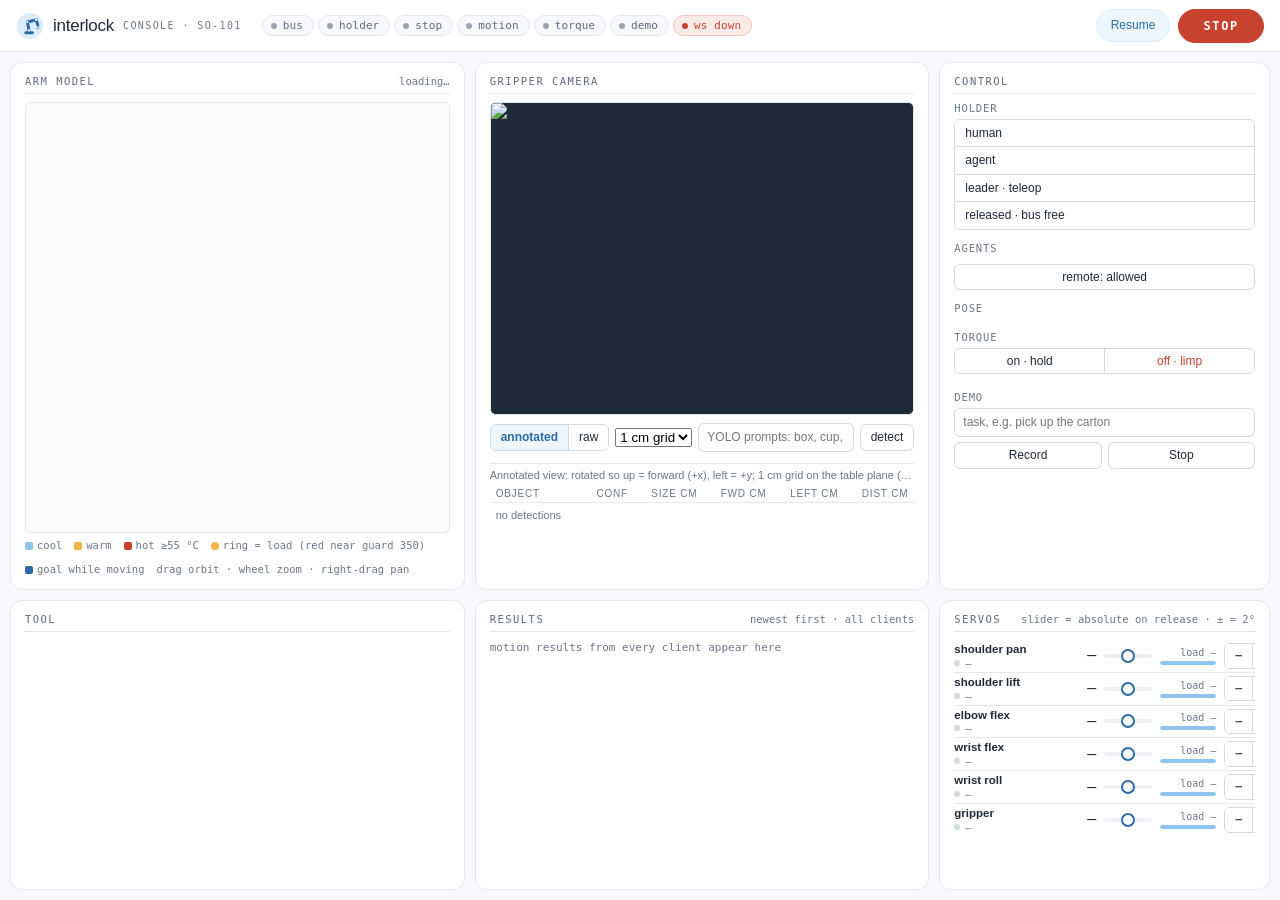
==== commit f5a86095: "arm-daemon: local vs remote agent (X-Arm-Agent: remote); local goes first and stops a remote move; d" ====
--- a/arm-daemon/dashboard.html
+++ b/arm-daemon/dashboard.html
@@ -235,6 +235,10 @@
         </span>
       </div>
       <div class="row">
+        <span class="lbl">Agents</span><span id="agents" class="chips"></span>
+        <button id="btnRemote" title="allow or block the remote agent (mcp_server --http)">remote: allowed</button>
+      </div>
+      <div class="row">
         <span class="lbl">Pose</span><span id="poses" class="chips"></span>
       </div>
       <div class="row">
@@ -273,13 +277,25 @@
   if (j.outcome || j.refused) logLine(j, path);
   return j;
 }
+/* local agent (this machine) vs remote agent (mcp_server --http): both drive while holder = agent, local first */
+function agentsHtml(a, cls) {
+  if (!a) return "";
+  const ago = t => t ? Math.round(Date.now() / 1000 - t) + " s ago" : "never";
+  const one = (n, e, note) => `<span class="${cls} ${e.active ? "warn" : ""}" title="last request ${ago(e.last_t)}">${n} · ${e.active ? "active" : "idle"}${note}</span>`;
+  return one("local", a.local, " · first") + " " + one("remote", a.remote, a.remote_allowed ? "" : " · blocked");
+}
+async function toggleRemote() {
+  const a = state && state.control.agents; if (!a) return;
+  const j = await post("/control", {remote_allowed: !a.remote_allowed}); if (j.refused) alert(j.refused);
+}
 function logLine(j, path) {
   const d = document.createElement("div");
   const cls = j.outcome || "refused";
   d.className = cls;
   const t = new Date().toLocaleTimeString();
-  d.textContent = `${t}  ${path} → ${j.outcome || "refused"} ${j.reason || j.refused || ""}`;
-  if (j.final) d.textContent = `${t}  ${path} → ${j.outcome} ${j.reason || ""}  ${J.map(k => (j.final[k] ?? "?")).join(" / ")}`;
+  const who = j.agent ? `[${j.agent}] ` : "";
+  d.textContent = `${t}  ${who}${path} → ${j.outcome || "refused"} ${j.reason || j.refused || ""}`;
+  if (j.final) d.textContent = `${t}  ${who}${path} → ${j.outcome} ${j.reason || ""}  ${J.map(k => (j.final[k] ?? "?")).join(" / ")}`;
   const log = $("#log"); log.prepend(d); while (log.children.length > 200) log.lastChild.remove();
 }
 function pill(id, text, cls) { const e = $(id); e.textContent = text; e.className = "pill " + (cls||""); }
@@ -320,6 +336,8 @@
   pill("#pTorque", tOn ? "torque on" : (tOff ? "torque OFF (limp)" : "torque mixed"), tOn ? "ok" : "warn");
   $("#btnTorqueOn").classList.toggle("on", tOn); $("#btnTorqueOff").classList.toggle("on", tOff);
   document.querySelectorAll("button[data-holder]").forEach(b => b.classList.toggle("on", b.dataset.holder === s.control.holder));
+  $("#agents").innerHTML = agentsHtml(s.control.agents, "pill");
+  if (s.control.agents) $("#btnRemote").textContent = "remote: " + (s.control.agents.remote_allowed ? "allowed" : "blocked");
   for (const j of J) {
     const e = s.servos[j]; if (!e) continue;
     const row = $("#s-"+j); const r = row.querySelector("input");
@@ -375,6 +393,7 @@
   const j = await post("/control", {holder: b.dataset.holder});
   if (j.refused) alert(j.refused);
 });
+$("#btnRemote").onclick = toggleRemote;
 $("#btnStop").onclick = () => post("/stop", {reason: "dashboard"});
 $("#btnResume").onclick = () => post("/resume", {});
 $("#btnDemoStart").onclick = async () => { const j = await post("/demo/start", {task: $("#demoTask").value}); if (j.refused) alert(j.refused); };
